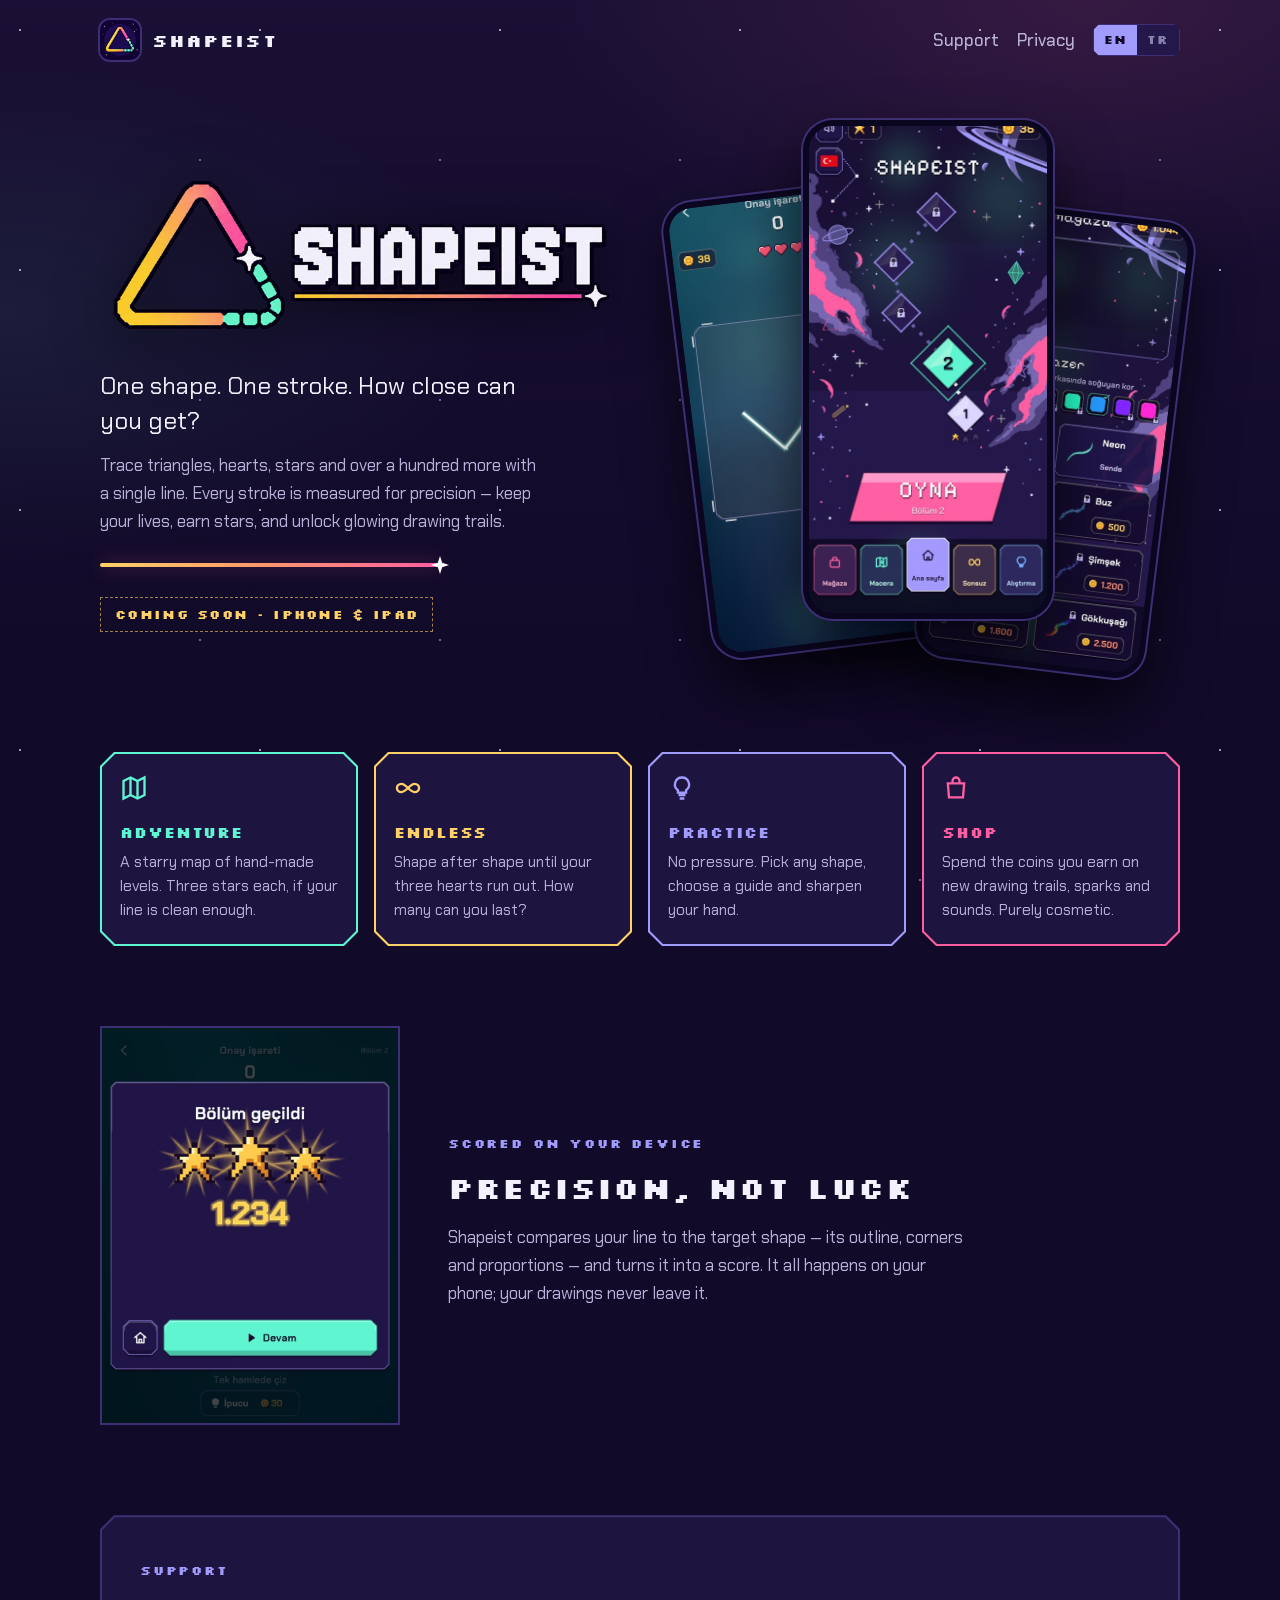
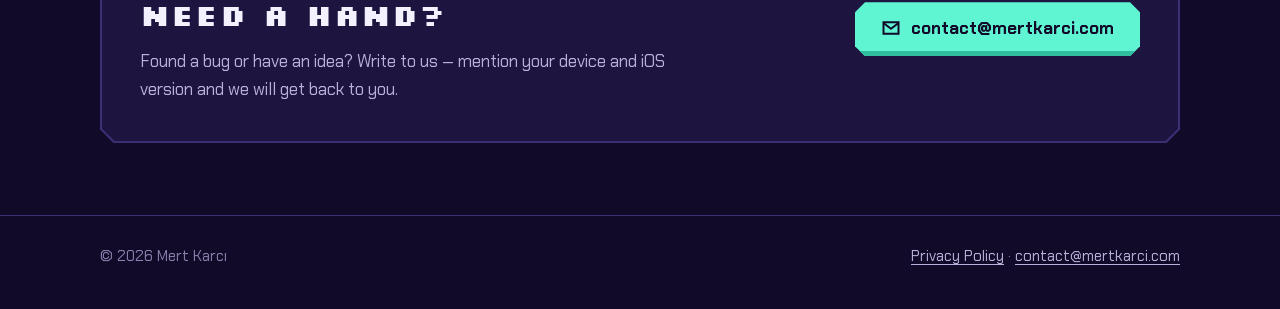
==== shapeist/index.html @ 458b466d "Shapeist pages: landing, privacy policy, app-ads.txt" ====
<!doctype html>
<html lang="en" data-lang="en">
<head>
<meta charset="utf-8">
<meta name="viewport" content="width=device-width, initial-scale=1">
<title>Shapeist — draw it in one stroke</title>
<meta name="description" content="Shapeist is a drawing game: trace each shape in one stroke and chase a perfect score. Adventure, Endless and Practice modes.">
<meta property="og:title" content="Shapeist">
<meta property="og:description" content="Draw each shape in one stroke. How close can you get?">
<meta property="og:image" content="https://mertkarci.com/shapeist/assets/icon.png">
<meta name="theme-color" content="#1a1035">
<link rel="icon" type="image/png" href="assets/favicon.png">
<link rel="apple-touch-icon" href="assets/apple-touch-icon.png">
<link rel="preconnect" href="https://fonts.googleapis.com">
<link rel="preconnect" href="https://fonts.gstatic.com" crossorigin>
<link href="https://fonts.googleapis.com/css2?family=Chakra+Petch:wght@400;500;600;700&family=Silkscreen:wght@400;700&display=swap" rel="stylesheet">
<link rel="stylesheet" href="assets/site.css">
<script src="assets/lang.js"></script>
</head>
<body>
<header class="wrap top">
  <a class="brand" href="./"><img src="assets/icon.png" alt="" width="40" height="40"><span>SHAPEIST</span></a>
  <nav aria-label="Main">
    <a class="hide-sm" href="#support"><span lang="en">Support</span><span lang="tr">Destek</span></a>
    <a href="privacy.html"><span lang="en">Privacy</span><span lang="tr">Gizlilik</span></a>
    <div class="lang" role="group" aria-label="Language"><button type="button" data-set="en">EN</button><button type="button" data-set="tr">TR</button></div>
  </nav>
</header>

<main>
  <section class="wrap hero">
    <div>
      <h1><img src="assets/logo.png" alt="Shapeist" width="810" height="270"></h1>
      <p class="lead" lang="en">One shape. One stroke. How close can you get?</p>
      <p class="lead" lang="tr">Tek şekil. Tek çizgi. Ne kadar yaklaşabilirsin?</p>
      <p class="sub" lang="en">Trace triangles, hearts, stars and over a hundred more with a single line. Every stroke is measured for precision — keep your lives, earn stars, and unlock glowing drawing trails.</p>
      <p class="sub" lang="tr">Üçgen, kalp, yıldız ve yüzden fazla şekli tek çizgiyle çiz. Her çizginin isabeti ölçülür — canlarını koru, yıldız topla, parlayan çizim efektlerinin kilidini aç.</p>
      <div class="stroke" aria-hidden="true"></div>
      <span class="soon" lang="en">Coming soon · iPhone &amp; iPad</span>
      <span class="soon" lang="tr">Yakında · iPhone ve iPad</span>
    </div>
    <div class="phones" aria-hidden="true">
      <div class="phone a"><img src="assets/game.jpg" alt="" width="501" height="1000" loading="lazy"></div>
      <div class="phone b"><img src="assets/home.jpg" alt="" width="501" height="1000"></div>
      <div class="phone c"><img src="assets/shop.jpg" alt="" width="501" height="1000" loading="lazy"></div>
    </div>
  </section>

  <section class="wrap modes" aria-label="Game modes">
    <article class="panel mode" style="--c: var(--mint)">
      <svg class="ico" viewBox="0 0 24 24" fill="none" stroke="currentColor" stroke-width="2" aria-hidden="true"><path d="M3 6l6-3 6 3 6-3v15l-6 3-6-3-6 3z"/><path d="M9 3v15M15 6v15"/></svg>
      <h3 lang="en">ADVENTURE</h3><h3 lang="tr">MACERA</h3>
      <p lang="en">A starry map of hand-made levels. Three stars each, if your line is clean enough.</p>
      <p lang="tr">Yıldızlı bir haritada el yapımı bölümler. Çizgin temizse her birinde üç yıldız.</p>
    </article>
    <article class="panel mode" style="--c: var(--gold)">
      <svg class="ico" viewBox="0 0 24 24" fill="none" stroke="currentColor" stroke-width="2" aria-hidden="true"><path d="M6.5 8.5c-2.5 0-4 1.6-4 3.5s1.5 3.5 4 3.5c3.5 0 7.5-7 11-7 2.5 0 4 1.6 4 3.5s-1.5 3.5-4 3.5c-3.5 0-7.5-7-11-7z"/></svg>
      <h3 lang="en">ENDLESS</h3><h3 lang="tr">SONSUZ</h3>
      <p lang="en">Shape after shape until your three hearts run out. How many can you last?</p>
      <p lang="tr">Üç canın bitene kadar şekil şekil devam. Kaç şekil dayanabilirsin?</p>
    </article>
    <article class="panel mode" style="--c: var(--lavender)">
      <svg class="ico" viewBox="0 0 24 24" fill="none" stroke="currentColor" stroke-width="2" aria-hidden="true"><path d="M9 18h6M10 21h4M12 3a6 6 0 0 0-3.5 10.9V16h7v-2.1A6 6 0 0 0 12 3z"/></svg>
      <h3 lang="en">PRACTICE</h3><h3 lang="tr">ALIŞTIRMA</h3>
      <p lang="en">No pressure. Pick any shape, choose a guide and sharpen your hand.</p>
      <p lang="tr">Baskı yok. İstediğin şekli seç, rehberini belirle, elini alıştır.</p>
    </article>
    <article class="panel mode" style="--c: var(--pink)">
      <svg class="ico" viewBox="0 0 24 24" fill="none" stroke="currentColor" stroke-width="2" aria-hidden="true"><path d="M5 8h14l-1 12H6z"/><path d="M9 8V6a3 3 0 0 1 6 0v2"/></svg>
      <h3 lang="en">SHOP</h3><h3 lang="tr">MAĞAZA</h3>
      <p lang="en">Spend the coins you earn on new drawing trails, sparks and sounds. Purely cosmetic.</p>
      <p lang="tr">Kazandığın jetonlarla yeni çizim izleri, kıvılcımlar ve sesler al. Sadece görünüm.</p>
    </article>
  </section>

  <section class="wrap result">
    <img src="assets/result.jpg" alt="Shapeist result screen with three gold stars and a score of 1,234" width="749" height="1000" loading="lazy">
    <div>
      <span class="eyebrow" lang="en">Scored on your device</span>
      <span class="eyebrow" lang="tr">Cihazında puanlanır</span>
      <h2 lang="en">Precision, not luck</h2>
      <h2 lang="tr">Şans değil, isabet</h2>
      <p lang="en">Shapeist compares your line to the target shape — its outline, corners and proportions — and turns it into a score. It all happens on your phone; your drawings never leave it.</p>
      <p lang="tr">Shapeist çizgini hedef şekille karşılaştırır — hatları, köşeleri, oranları — ve bir puana çevirir. Hepsi telefonunda olur; çizimlerin hiçbir yere gönderilmez.</p>
    </div>
  </section>

  <section class="wrap" id="support">
    <div class="panel support">
      <div>
        <span class="eyebrow" lang="en">Support</span>
        <span class="eyebrow" lang="tr">Destek</span>
        <h2 lang="en">Need a hand?</h2>
        <h2 lang="tr">Yardım mı lazım?</h2>
        <p lang="en">Found a bug or have an idea? Write to us — mention your device and iOS version and we will get back to you.</p>
        <p lang="tr">Bir hata mı buldun ya da bir fikrin mi var? Bize yaz — cihazını ve iOS sürümünü belirt, sana dönelim.</p>
      </div>
      <a class="btn" href="mailto:contact@mertkarci.com?subject=Shapeist">
        <svg width="20" height="20" viewBox="0 0 24 24" fill="none" stroke="currentColor" stroke-width="2.4" aria-hidden="true"><path d="M3 5h18v14H3z"/><path d="M3 6l9 7 9-7"/></svg>
        contact@mertkarci.com
      </a>
    </div>
  </section>
</main>

<footer>
  <div class="wrap">
    <span>© 2026 Mert Karcı</span>
    <span><a href="privacy.html"><span lang="en">Privacy Policy</span><span lang="tr">Gizlilik Politikası</span></a> · <a href="mailto:contact@mertkarci.com">contact@mertkarci.com</a></span>
  </div>
</footer>
</body>
</html>
---- shapeist/assets/site.css ----
/* Shapeist web pages — palette and shapes from the game (Docs/GameDesign/STORE_BRANDING.md). */
:root {
  --night: #120a29;
  --violet: #1a1035;
  --indigo: #24184a;
  --line: #3d2f74;
  --lavender: #a29bfe;
  --pink: #ff5fa2;
  --mint: #5ff5d2;
  --gold: #ffd166;
  --ink: #f4f1ff;
  --muted: #b9b1d9;
  --dim: #8a81ad;
  --stroke: linear-gradient(90deg, var(--gold), #ff9a6b 45%, var(--pink));
  --chamfer: 14px;
  --pixel: "Silkscreen", ui-monospace, monospace;
  --body: "Chakra Petch", system-ui, -apple-system, "Segoe UI", sans-serif;
  color-scheme: dark;
}

* { box-sizing: border-box; }

html { background: var(--night); }

body {
  margin: 0;
  min-height: 100vh;
  color: var(--ink);
  font: 400 17px/1.65 var(--body);
  background-color: var(--night);
  background-image:
    radial-gradient(1.5px 1.5px at 20px 30px, #fff9 50%, transparent 51%),
    radial-gradient(1px 1px at 120px 80px, #fff7 50%, transparent 51%),
    radial-gradient(2px 2px at 200px 160px, #a29bfe99 50%, transparent 51%),
    radial-gradient(1px 1px at 60px 210px, #ff5fa299 50%, transparent 51%),
    radial-gradient(60% 45% at 85% 0%, #ff5fa21f, transparent 70%),
    radial-gradient(55% 40% at 0% 35%, #5ff5d212, transparent 70%),
    linear-gradient(180deg, var(--violet), var(--night) 70%);
  background-size: 240px 240px, 240px 240px, 240px 240px, 240px 240px, 100% 100%, 100% 100%, 100% 100%;
  background-attachment: fixed;
  -webkit-font-smoothing: antialiased;
}

a { color: var(--mint); text-underline-offset: 3px; }
a:hover { color: var(--gold); }
:focus-visible { outline: 2px solid var(--gold); outline-offset: 3px; }

.wrap { width: min(1080px, 100% - 32px); margin-inline: auto; }

/* ---------- language switch (html[data-lang]) ---------- */
html[data-lang="en"] [lang="tr"]:not(html),
html[data-lang="tr"] [lang="en"]:not(html) { display: none !important; }

/* ---------- header ---------- */
.top {
  display: flex; align-items: center; justify-content: space-between; gap: 16px;
  padding: 20px 0;
}
.brand { display: flex; align-items: center; gap: 12px; text-decoration: none; color: var(--ink); }
.brand img { width: 40px; height: 40px; border-radius: 10px; box-shadow: 0 0 0 2px var(--line); }
.brand span { font: 700 18px/1 var(--pixel); letter-spacing: 0.06em; }
/* Pixel type: always uppercase so Turkish i/ı map to İ/I through the element's lang (the font has no lowercase ı). */
.soon, .eyebrow, .mode h3, .result h2, .support h2, .doc h1 { text-transform: uppercase; }
.top nav { display: flex; align-items: center; gap: 18px; font-weight: 500; }
.top nav a { color: var(--muted); text-decoration: none; }
.top nav a:hover, .top nav a[aria-current="page"] { color: var(--ink); }

.lang {
  display: inline-flex; border: 1px solid var(--line); background: var(--indigo);
  clip-path: polygon(6px 0, calc(100% - 6px) 0, 100% 6px, 100% calc(100% - 6px), calc(100% - 6px) 100%, 6px 100%, 0 calc(100% - 6px), 0 6px);
}
.lang button {
  font: 700 12px/1 var(--pixel); letter-spacing: 0.08em; color: var(--dim);
  background: none; border: 0; padding: 9px 10px; cursor: pointer;
}
html[data-lang="en"] .lang [data-set="en"],
html[data-lang="tr"] .lang [data-set="tr"] { color: var(--night); background: var(--lavender); }

/* ---------- shared pieces ---------- */
.stroke {
  position: relative; height: 4px; border-radius: 2px; background: var(--stroke);
  box-shadow: 0 0 18px #ff5fa266;
}
.stroke::after { /* the white 4-point spark at the free end */
  content: ""; position: absolute; right: -9px; top: 50%; width: 18px; height: 18px; translate: 0 -50%;
  background: #fff;
  clip-path: polygon(50% 0, 62% 38%, 100% 50%, 62% 62%, 50% 100%, 38% 62%, 0 50%, 38% 38%);
  filter: drop-shadow(0 0 6px #fff);
}

.panel { /* chamfered card: the outer shape is the border colour, ::before is the inset fill */
  --bw: 2px;
  position: relative; isolation: isolate; background: var(--bc, var(--line));
  clip-path: polygon(var(--chamfer) 0, calc(100% - var(--chamfer)) 0, 100% var(--chamfer),
    100% calc(100% - var(--chamfer)), calc(100% - var(--chamfer)) 100%, var(--chamfer) 100%,
    0 calc(100% - var(--chamfer)), 0 var(--chamfer));
}
.panel::before {
  content: ""; position: absolute; inset: var(--bw); z-index: -1; background: #1d1440;
  clip-path: polygon(calc(var(--chamfer) - 1px) 0, calc(100% - var(--chamfer) + 1px) 0, 100% calc(var(--chamfer) - 1px),
    100% calc(100% - var(--chamfer) + 1px), calc(100% - var(--chamfer) + 1px) 100%, calc(var(--chamfer) - 1px) 100%,
    0 calc(100% - var(--chamfer) + 1px), 0 calc(var(--chamfer) - 1px));
}

.btn {
  display: inline-flex; align-items: center; gap: 10px;
  font: 700 17px/1 var(--body); text-decoration: none;
  color: var(--night); background: var(--mint);
  padding: 16px 26px 18px; box-shadow: inset 0 -5px 0 #2fbf9f;
  clip-path: polygon(10px 0, calc(100% - 10px) 0, 100% 10px, 100% calc(100% - 10px), calc(100% - 10px) 100%, 10px 100%, 0 calc(100% - 10px), 0 10px);
  transition: transform 120ms ease, filter 120ms ease;
}
.btn:hover { color: var(--night); filter: brightness(1.08); transform: translateY(-2px); }
.btn:active { transform: translateY(1px); box-shadow: inset 0 -2px 0 #2fbf9f; }

.eyebrow { font: 700 13px/1 var(--pixel); letter-spacing: 0.14em; color: var(--lavender); text-transform: uppercase; }

/* ---------- landing ---------- */
.hero { display: grid; grid-template-columns: 1.05fr 1fr; align-items: center; gap: 48px; padding: 40px 0 72px; }
.hero h1 { margin: 0; }
.hero h1 img { width: min(520px, 100%); height: auto; display: block; filter: drop-shadow(0 10px 30px #0008); }
.hero .lead { font-size: clamp(20px, 2.4vw, 24px); line-height: 1.45; color: var(--ink); margin: 28px 0 12px; max-width: 30ch; }
.hero .sub { color: var(--muted); margin: 0 0 28px; max-width: 44ch; }
.hero .stroke { width: min(340px, 80%); margin: 0 0 30px; }
.soon {
  display: inline-block; font: 700 13px/1 var(--pixel); letter-spacing: 0.1em; color: var(--gold);
  border: 1px dashed #ffd16699; padding: 10px 14px;
}

.phones { position: relative; height: 560px; }
.phone {
  position: absolute; width: 230px; aspect-ratio: 501 / 1000; border-radius: 30px; overflow: hidden;
  border: 6px solid #0b0620; box-shadow: 0 0 0 2px var(--line), 0 30px 60px #000a;
  background: var(--night);
}
.phone img { width: 100%; height: 100%; object-fit: cover; display: block; }
.phone.a { left: 2%; top: 70px; rotate: -7deg; }
.phone.b { left: 50%; top: 0; translate: -50% 0; z-index: 2; width: 250px; }
.phone.c { right: 2%; top: 90px; rotate: 7deg; }

.modes { display: grid; grid-template-columns: repeat(4, 1fr); gap: 16px; padding-bottom: 80px; }
.mode { padding: 22px 20px 24px; --bc: var(--c); }
.mode h3 { margin: 0 0 8px; font: 700 15px/1.2 var(--pixel); letter-spacing: 0.06em; color: var(--c); }
.mode p { margin: 0; color: var(--muted); font-size: 15.5px; line-height: 1.55; }
.mode .ico { width: 28px; height: 28px; margin-bottom: 14px; color: var(--c); }

.result { display: grid; grid-template-columns: 300px 1fr; gap: 48px; align-items: center; padding-bottom: 90px; }
.result img { width: 100%; height: auto; display: block; border: 2px solid var(--line); }
.result h2, .support h2 { font: 700 clamp(22px, 3vw, 30px)/1.2 var(--pixel); letter-spacing: 0.04em; margin: 14px 0 14px; }
.result p { color: var(--muted); max-width: 52ch; }

.support { padding: 40px; margin-bottom: 72px; display: grid; grid-template-columns: 1fr auto; gap: 24px 40px; align-items: center; }
.support p { margin: 0; color: var(--muted); max-width: 56ch; }

/* ---------- document pages (privacy) ---------- */
.doc { padding: 24px 0 80px; }
.doc .panel { padding: clamp(24px, 5vw, 56px); max-width: 820px; margin-inline: auto; }
.doc h1 { font: 700 clamp(24px, 4vw, 36px)/1.2 var(--pixel); letter-spacing: 0.03em; margin: 12px 0 6px; }
.doc .meta { color: var(--dim); margin: 0 0 26px; }
.doc .stroke { width: 160px; margin: 0 0 32px; }
.doc h2 { font: 600 21px/1.3 var(--body); color: var(--gold); margin: 36px 0 8px; }
.doc p, .doc li { color: #dcd6f5; }
.doc ul { padding-left: 1.2em; }
.doc li { margin: 6px 0; }
.doc li::marker { color: var(--pink); }
.doc strong { color: var(--ink); }
.summary { border-left: 3px solid var(--mint); padding: 4px 0 4px 18px; margin: 0 0 8px; color: var(--ink) !important; font-size: 18px; }

/* ---------- footer ---------- */
footer { border-top: 1px solid var(--line); padding: 28px 0 40px; color: var(--dim); font-size: 15px; }
footer .wrap { display: flex; flex-wrap: wrap; justify-content: space-between; gap: 12px; }
footer a { color: var(--muted); }

/* ---------- small screens ---------- */
@media (max-width: 900px) {
  .hero { grid-template-columns: 1fr; gap: 24px; padding-top: 16px; }
  .phones { height: 470px; max-width: 520px; width: 100%; margin-inline: auto; }
  .phone { width: 190px; }
  .phone.b { width: 210px; }
  .modes { grid-template-columns: 1fr 1fr; }
  .result { grid-template-columns: 1fr; }
  .result img { max-width: 360px; }
  .support { grid-template-columns: 1fr; padding: 28px; }
}
@media (max-width: 520px) {
  body { font-size: 16px; }
  .top nav .hide-sm { display: none; }
  .top nav { gap: 12px; }
  .phones { height: 380px; }
  .phone { width: 150px; border-width: 4px; border-radius: 22px; }
  .phone.b { width: 170px; }
  .phone.a { left: 0; top: 56px; }
  .phone.c { right: 0; top: 70px; }
  .modes { grid-template-columns: 1fr; }
}
@media (max-width: 400px) { .brand span { display: none; } }
@media (prefers-reduced-motion: reduce) { .btn { transition: none; } }
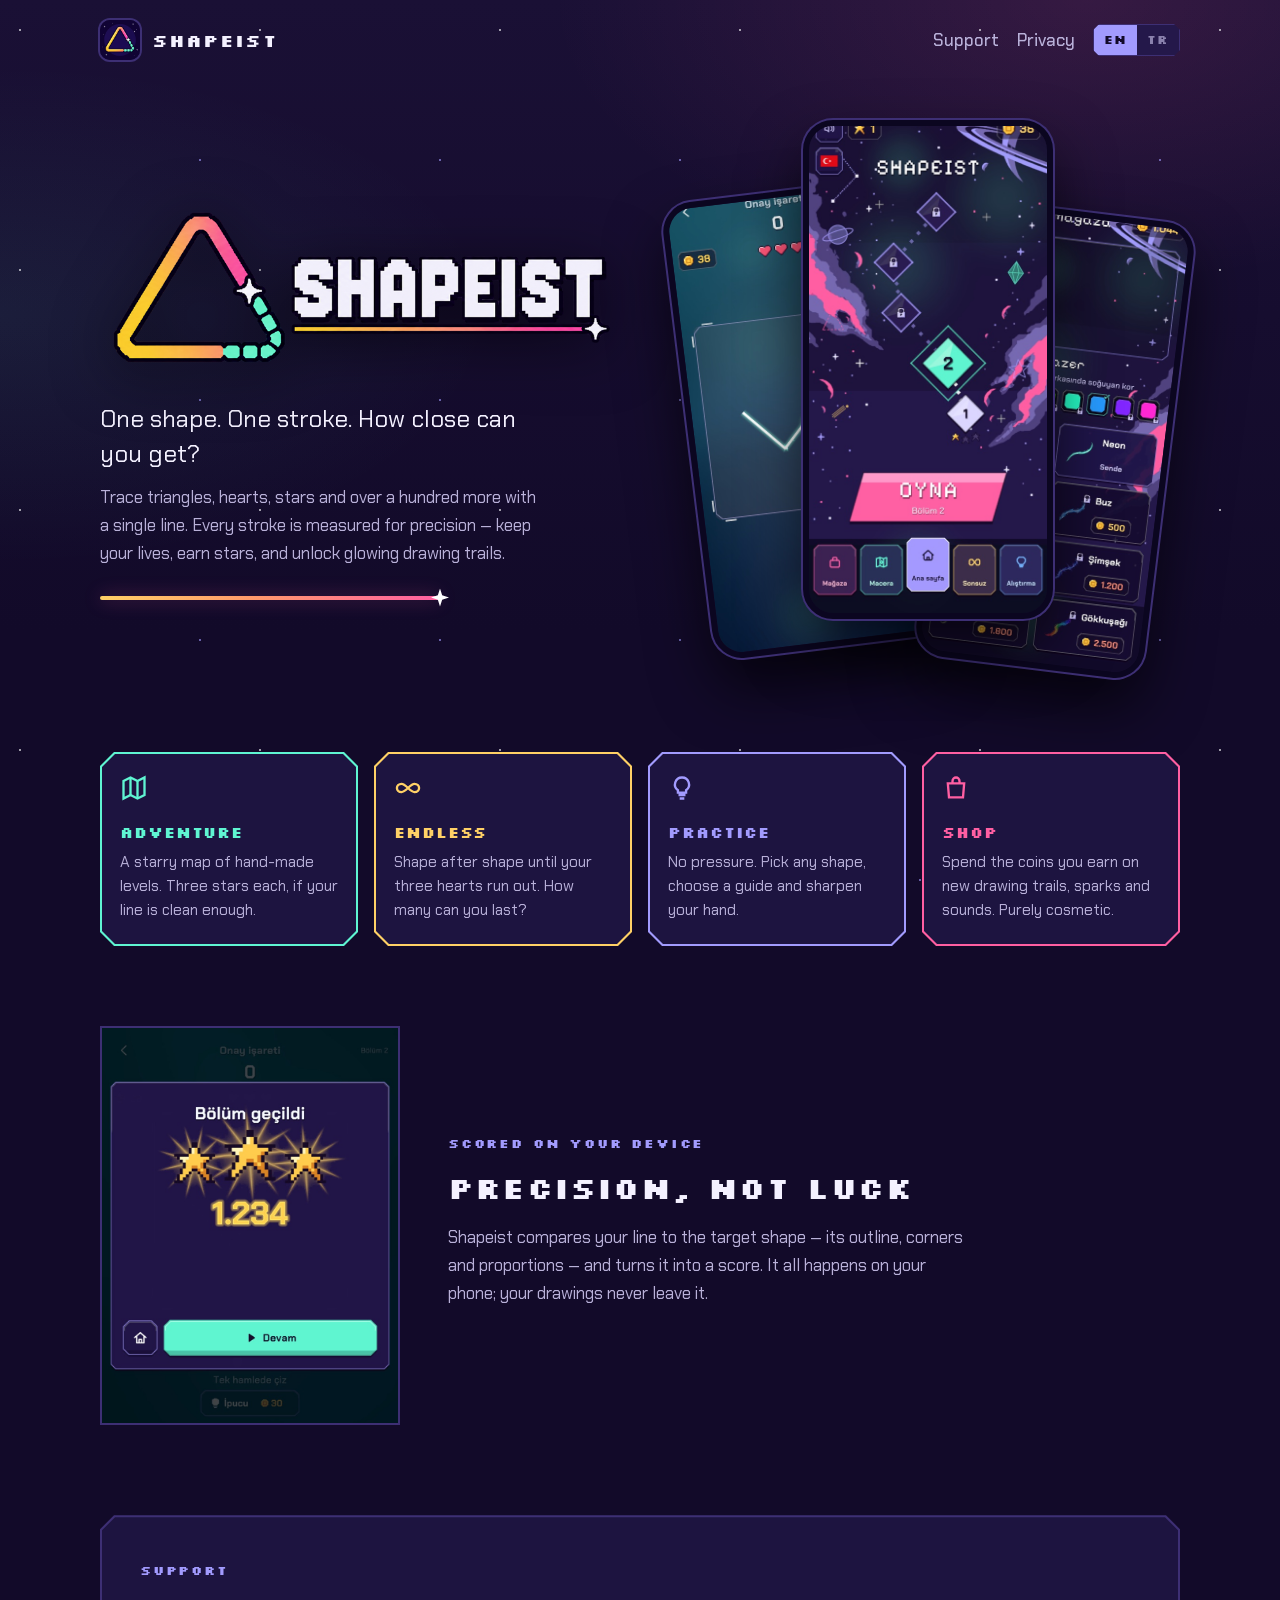
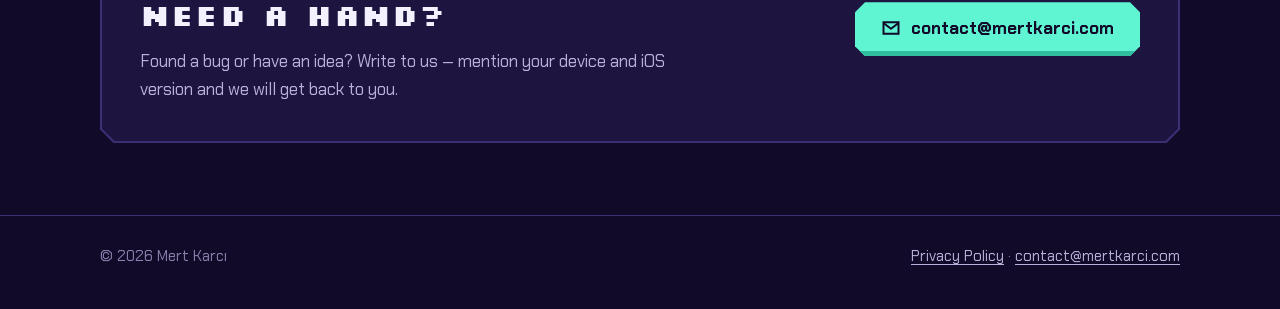
==== commit d00c959b: "Remove coming-soon chip" ====
--- a/shapeist/index.html
+++ b/shapeist/index.html
@@ -36,8 +36,6 @@
       <p class="sub" lang="en">Trace triangles, hearts, stars and over a hundred more with a single line. Every stroke is measured for precision — keep your lives, earn stars, and unlock glowing drawing trails.</p>
       <p class="sub" lang="tr">Üçgen, kalp, yıldız ve yüzden fazla şekli tek çizgiyle çiz. Her çizginin isabeti ölçülür — canlarını koru, yıldız topla, parlayan çizim efektlerinin kilidini aç.</p>
       <div class="stroke" aria-hidden="true"></div>
-      <span class="soon" lang="en">Coming soon · iPhone &amp; iPad</span>
-      <span class="soon" lang="tr">Yakında · iPhone ve iPad</span>
     </div>
     <div class="phones" aria-hidden="true">
       <div class="phone a"><img src="assets/game.jpg" alt="" width="501" height="1000" loading="lazy"></div>
--- a/shapeist/assets/site.css
+++ b/shapeist/assets/site.css
@@ -60,7 +60,7 @@
 .brand img { width: 40px; height: 40px; border-radius: 10px; box-shadow: 0 0 0 2px var(--line); }
 .brand span { font: 700 18px/1 var(--pixel); letter-spacing: 0.06em; }
 /* Pixel type: always uppercase so Turkish i/ı map to İ/I through the element's lang (the font has no lowercase ı). */
-.soon, .eyebrow, .mode h3, .result h2, .support h2, .doc h1 { text-transform: uppercase; }
+.eyebrow, .mode h3, .result h2, .support h2, .doc h1 { text-transform: uppercase; }
 .top nav { display: flex; align-items: center; gap: 18px; font-weight: 500; }
 .top nav a { color: var(--muted); text-decoration: none; }
 .top nav a:hover, .top nav a[aria-current="page"] { color: var(--ink); }
@@ -121,11 +121,7 @@
 .hero h1 img { width: min(520px, 100%); height: auto; display: block; filter: drop-shadow(0 10px 30px #0008); }
 .hero .lead { font-size: clamp(20px, 2.4vw, 24px); line-height: 1.45; color: var(--ink); margin: 28px 0 12px; max-width: 30ch; }
 .hero .sub { color: var(--muted); margin: 0 0 28px; max-width: 44ch; }
-.hero .stroke { width: min(340px, 80%); margin: 0 0 30px; }
-.soon {
-  display: inline-block; font: 700 13px/1 var(--pixel); letter-spacing: 0.1em; color: var(--gold);
-  border: 1px dashed #ffd16699; padding: 10px 14px;
-}
+.hero .stroke { width: min(340px, 80%); margin: 0; }
 
 .phones { position: relative; height: 560px; }
 .phone {
